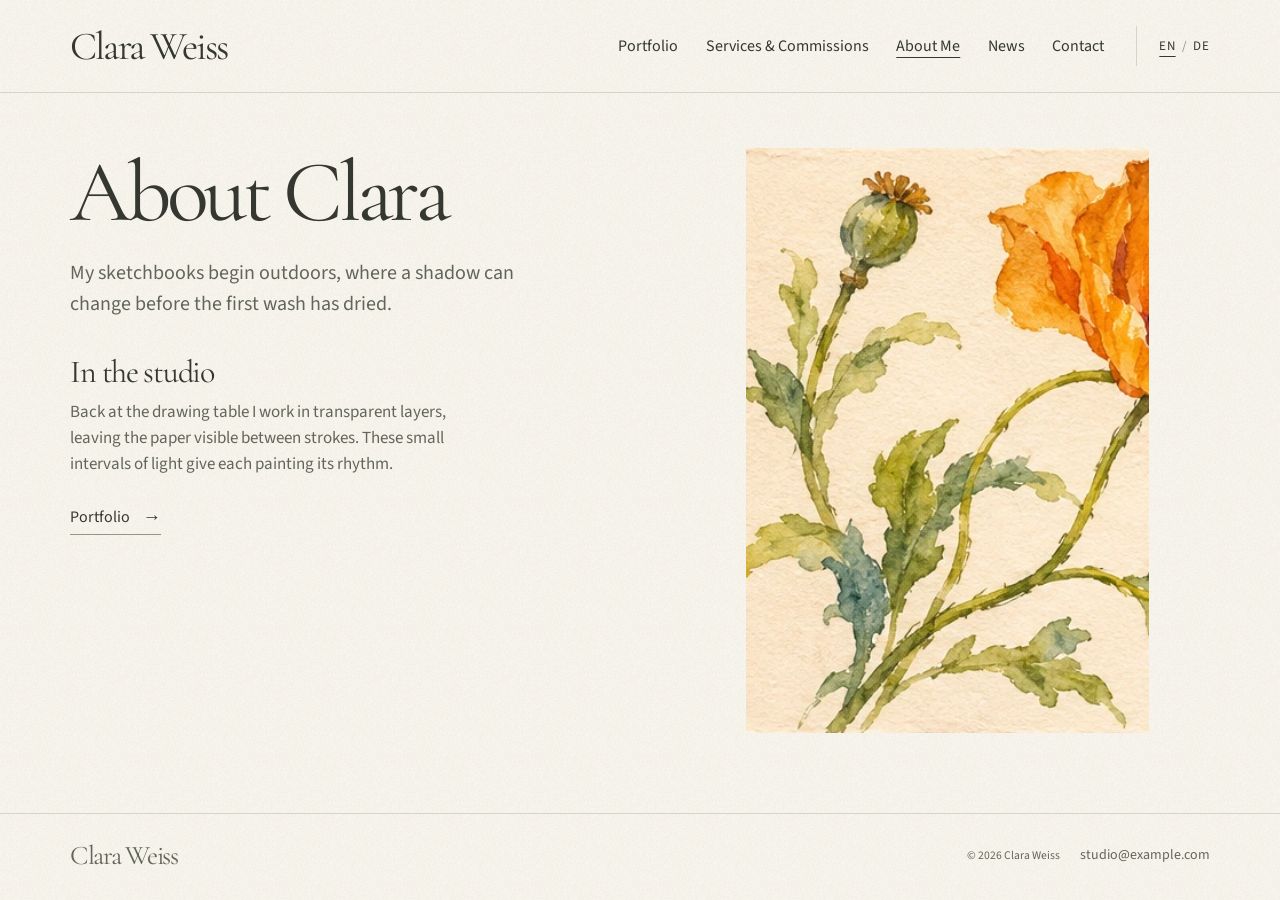
==== about.html @ efd32c5e "Add bilingual watercolor portfolio prototype" ====
<!doctype html>
<html lang="en">
<head>
  <meta charset="utf-8">
  <meta name="viewport" content="width=device-width, initial-scale=1">
  <meta name="description" content="Explore Clara Weiss’s portfolio of watercolor paintings, illustration and works on paper.">
  <title>Clara Weiss · Artist Portfolio</title>
  <link rel="stylesheet" href="./css/style.css">
  <script type="module" src="./js/main.js"></script>
</head>
<body data-page="about">
  <noscript>Please enable JavaScript to view the catalogue. Bitte aktivieren Sie JavaScript, um den Katalog zu öffnen.</noscript>
  <header></header>
  <main id="main" tabindex="-1"></main>
  <footer></footer>
</body>
</html>
---- css/style.css ----
@font-face{font-family:Cormorant;src:url('../fonts/cormorant-garamond-latin-400-normal.woff2') format('woff2');font-display:swap}
@font-face{font-family:Cormorant;src:url('../fonts/cormorant-garamond-latin-400-italic.woff2') format('woff2');font-style:italic;font-display:swap}
@font-face{font-family:Source;src:url('../fonts/source-sans-3-latin-400-normal.woff2') format('woff2');font-display:swap}
:root{
  --paper:#f8f5ee; --ink:#343830; --soft:#62665a; --rule:#d6d4c8;
  --olive:#485440; --serif:Cormorant,Georgia,serif;
}
*{box-sizing:border-box}
body{margin:0;background:var(--paper) url('../images/textures/grain.png');color:var(--ink);font:17px/1.55 Source,Arial,sans-serif}
.wrap{width:min(89%,1380px);margin-inline:auto}
a{color:inherit;text-decoration:none}
a:hover{color:var(--olive);text-decoration:underline;text-underline-offset:.25em}
button{font:inherit;color:inherit;cursor:pointer}
:focus-visible{outline:2px solid #586a4b;outline-offset:4px}
img{display:block;width:100%;height:auto}
figure,p,h1,h2,h3{margin:0}
h1,h2,h3,.brand{font-family:var(--serif);font-weight:400;line-height:1.03}
header{border-bottom:1px solid var(--rule);position:relative;z-index:1}
.mast,.foot,.section-bar,nav,.languages,.viewer-controls,.steps{display:flex;align-items:center}
.mast{min-height:92px;gap:32px}
.brand{font-size:clamp(33px,3.1vw,50px);letter-spacing:-.055em;white-space:nowrap}
nav{margin-left:auto;gap:clamp(16px,2.15vw,38px);font-size:16px}
nav a[aria-current],.languages a[aria-current]{text-decoration:underline;text-underline-offset:6px}
.languages{border-left:1px solid var(--rule);padding-left:22px;gap:6px;font-size:13px;letter-spacing:.05em}
.languages span{color:#929487}
.languages a{padding-block:10px}
.menu{display:none}
.skip{position:absolute;top:-80px;background:white;padding:6px}
.skip:focus{top:0}
.hero{display:grid;grid-template-columns:.85fr 1.3fr;align-items:center;gap:6%;padding-block:clamp(40px,4.7vw,82px) clamp(40px,4vw,70px)}
.intro{padding-bottom:22px}
.eyebrow{font-size:12px;letter-spacing:.17em;text-transform:uppercase;color:var(--olive);display:flex;align-items:center;gap:12px}
.eyebrow:before{content:'';width:30px;height:1px;background:#81876b}
h1{font-size:clamp(58px,6.8vw,108px);letter-spacing:-.05em}
.hero h1{margin:22px 0 24px;line-height:.92}
.hero h1 em{display:block;color:var(--olive);font-weight:400}
.lead,.section-title p,.editorial p,.article p,.news-entry p{color:var(--soft);max-width:48ch}
.lead{max-width:36ch;font-size:clamp(17px,1.35vw,20px)}
.button,.text-link{display:inline-flex;align-items:center;gap:22px}
.button{background:var(--olive);color:#fff;padding:11px 21px;margin-top:28px;font-size:16px}
.button:hover{color:#fff;background:#35432f;text-decoration:none}
.arrow{font:1.15em Arial,sans-serif;line-height:1}
.feature img{border:8px solid #fffdf7;outline:1px solid #dad6c9}
figcaption{display:flex;align-items:baseline;justify-content:space-between;gap:8px;flex-wrap:wrap;padding-top:10px}
figcaption em{font:italic 21px/1.2 var(--serif)}
figcaption span,time{color:var(--soft);font-size:14px}
.selected{border-block:1px solid var(--rule);background:rgba(233,231,218,.3);padding:38px 0 52px}
.section-bar{justify-content:space-between;gap:16px;margin-bottom:24px}
h2{font-size:clamp(34px,3.4vw,52px);letter-spacing:-.04em}
.text-link{font-size:16px;gap:12px;border-bottom:1px solid #929684;padding:5px 0}
.collections,.gallery,.editorial,.news-entry{display:grid;gap:30px}
.collections{grid-template-columns:repeat(2,minmax(0,1fr));row-gap:44px}
.compact{grid-template-columns:repeat(4,minmax(0,1fr));gap:24px}
.collections img{aspect-ratio:1.6;object-fit:cover}
.collections h3{display:flex;justify-content:space-between;align-items:center;font-size:clamp(28px,2.4vw,40px);margin-top:12px;gap:8px}
.collections .arrow,.news-entry .arrow{font-size:19px;color:var(--soft)}
.interior{padding-block:55px 80px;min-height:68vh}
.section-title{margin-bottom:36px}
.section-title p,.article p{margin-top:20px;font-size:20px}
.back{display:inline-block;margin-bottom:24px;font-size:15px}
.gallery{grid-template-columns:repeat(3,minmax(0,1fr));align-items:start}
.art-button{display:block;width:100%;background:none;border:0;padding:0;cursor:zoom-in}
.editorial,.news-entry{grid-template-columns:1fr 1fr;gap:8%;align-items:start}
.editorial h2{font-size:32px;margin-bottom:10px}
.editorial .text-link{margin-top:22px}
.editorial img{max-height:65vh;object-fit:contain}
.news-entry{border-top:1px solid var(--rule);padding-top:28px;align-items:center}
.news-entry h2{margin:12px 0}
.news-entry .arrow{margin-left:12px}
.article{max-width:760px}
.article img{margin-top:25px}
.contact-email{font:italic clamp(28px,4vw,60px) var(--serif);text-decoration:underline;text-decoration-thickness:1px;text-underline-offset:8px}
footer{border-top:1px solid var(--rule)}
.foot{gap:20px;padding-block:28px;color:var(--soft);font-size:14px}
.foot .brand{font-size:27px}.foot small{margin-left:auto}
dialog{position:fixed;inset:0;width:100%;height:100%;max-width:none;max-height:none;border:none;background:var(--paper);color:var(--ink);padding:16px 5vw}
dialog[open]{display:flex;flex-direction:column;align-items:center;gap:12px}
dialog::backdrop{background:#36392f}
body:has(dialog[open]){overflow:hidden}
dialog figure{flex:1;min-height:0;display:flex;flex-direction:column;max-width:100%}
dialog img{height:0;min-height:0;flex:1;object-fit:contain}
.viewer-controls{align-self:stretch;justify-content:end}
dialog button,.menu{background:transparent;border:1px solid var(--rule);padding:8px 15px;min-height:44px}
.steps{gap:18px}
@media(max-width:1020px){
  .mast{gap:18px;min-height:78px}
  nav{gap:14px;font-size:15px}.languages{padding-left:14px}
  .hero{gap:5%;grid-template-columns:.9fr 1.2fr}
  .compact{gap:16px}
}
@media(max-width:850px){
  .menu{display:flex;align-items:center;gap:9px;border:0;padding:8px 0}
  .menu i{display:block;width:18px;height:9px;border-block:1px solid}
  .languages{margin-left:auto;border:0}
  nav{display:none;position:absolute;top:100%;left:0;right:0;padding:12px 5.5% 20px;background:var(--paper);border-block:1px solid var(--rule)}
  nav.open{display:flex;align-items:stretch;flex-direction:column;gap:0}nav a{padding:10px 0}
  .compact,.gallery{grid-template-columns:repeat(2,minmax(0,1fr))}
}
@media(max-width:650px){
  .wrap{width:88%}.mast{min-height:72px;gap:15px}.brand{font-size:34px}
  .hero,.editorial,.news-entry{grid-template-columns:1fr;gap:30px}
  .hero{padding-block:36px}.intro{padding:0}.hero h1{font-size:clamp(60px,12vw,78px);margin:18px 0}.button{margin-top:20px}
  .feature img{border-width:5px}
  .section-bar{align-items:baseline;flex-wrap:wrap;gap:8px}.selected{padding:28px 0}
  .collections,.gallery{grid-template-columns:1fr;gap:28px}
  .section-bar .text-link{font-size:14px}.interior{padding-block:32px 52px}
  .foot{flex-wrap:wrap;gap:8px 18px}.foot small{margin-left:0}.foot a:last-child{width:100%}
  figcaption em{font-size:19px}figcaption span{font-size:13px}
}
.editorial > div{min-width:0}
.interior h1{hyphens:auto;overflow-wrap:anywhere}
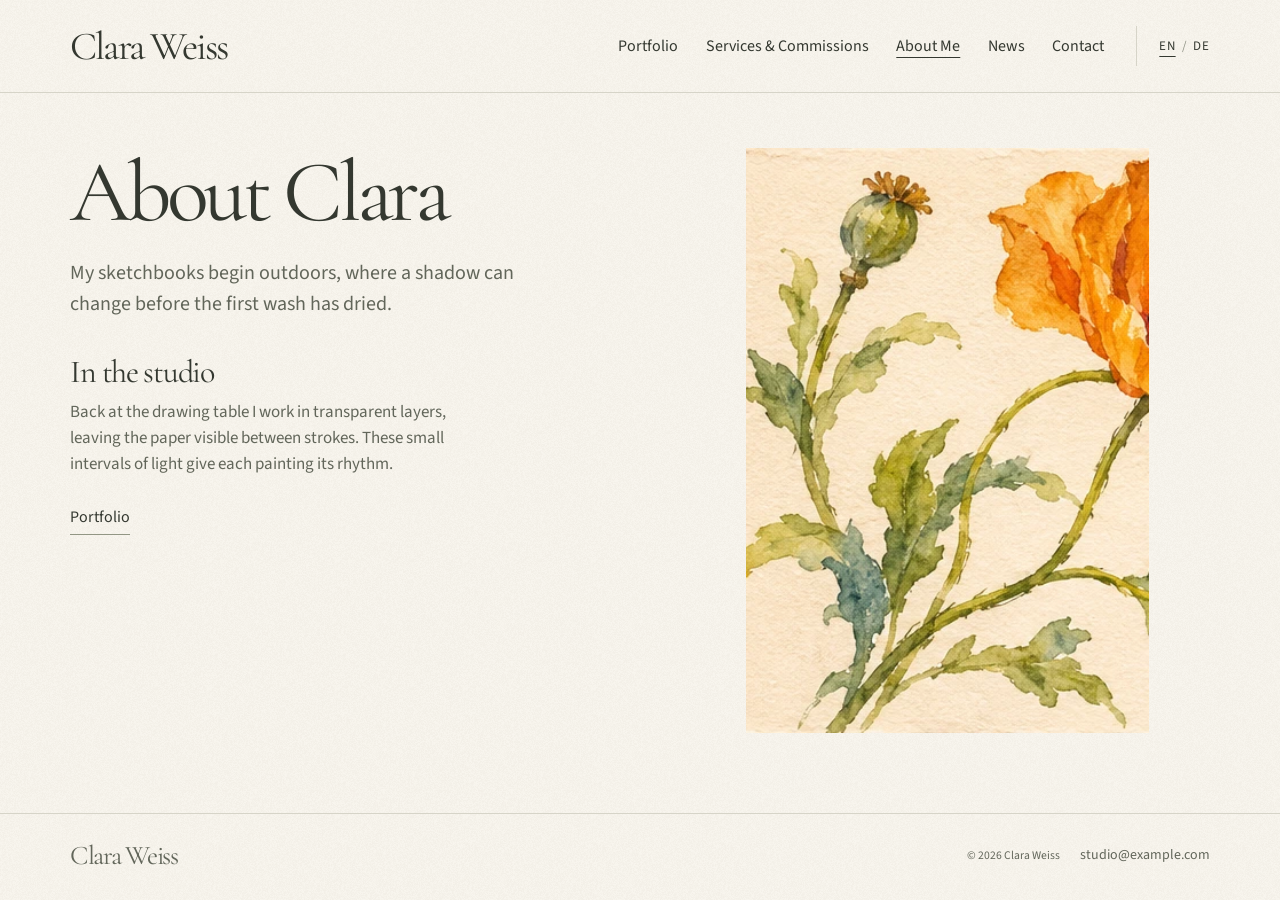
==== commit bdb15449: "Add subtle public page transitions" ====
--- a/about.html
+++ b/about.html
@@ -6,7 +6,7 @@
   <meta name="description" content="Explore Clara Weiss’s portfolio of watercolor paintings, illustration and works on paper.">
   <title>Clara Weiss · Artist Portfolio</title>
   <link rel="stylesheet" href="./css/style.css">
-  <script type="module" src="./js/main.js"></script>
+  <script type="module" blocking="render" src="./js/main.js"></script>
 </head>
 <body data-page="about">
   <noscript>Please enable JavaScript to view the catalogue. Bitte aktivieren Sie JavaScript, um den Katalog zu öffnen.</noscript>
--- a/css/style.css
+++ b/css/style.css
@@ -16,49 +16,55 @@
 figure,p,h1,h2,h3{margin:0}
 h1,h2,h3,.brand{font-family:var(--serif);font-weight:400;line-height:1.03}
 header{border-bottom:1px solid var(--rule);position:relative;z-index:1}
-.mast,.foot,.section-bar,nav,.languages,.viewer-controls,.steps{display:flex;align-items:center}
+.mast,.foot,.section-bar,nav,.languages{display:flex;align-items:center}
 .mast{min-height:92px;gap:32px}
 .brand{font-size:clamp(33px,3.1vw,50px);letter-spacing:-.055em;white-space:nowrap}
 nav{margin-left:auto;gap:clamp(16px,2.15vw,38px);font-size:16px}
 nav a[aria-current],.languages a[aria-current]{text-decoration:underline;text-underline-offset:6px}
+.nav-instagram{display:grid;place-items:center;flex:none;width:44px;height:44px;margin-inline-start:-8px}
 .languages{border-left:1px solid var(--rule);padding-left:22px;gap:6px;font-size:13px;letter-spacing:.05em}
 .languages span{color:#929487}
 .languages a{padding-block:10px}
 .menu{display:none}
 .skip{position:absolute;top:-80px;background:white;padding:6px}
 .skip:focus{top:0}
-.hero{display:grid;grid-template-columns:.85fr 1.3fr;align-items:center;gap:6%;padding-block:clamp(40px,4.7vw,82px) clamp(40px,4vw,70px)}
-.intro{padding-bottom:22px}
-.eyebrow{font-size:12px;letter-spacing:.17em;text-transform:uppercase;color:var(--olive);display:flex;align-items:center;gap:12px}
-.eyebrow:before{content:'';width:30px;height:1px;background:#81876b}
+.visually-hidden{position:absolute;width:1px;height:1px;overflow:hidden;clip-path:inset(50%);white-space:nowrap}
+.hero{padding-block:20px clamp(40px,4vw,70px)}
 h1{font-size:clamp(58px,6.8vw,108px);letter-spacing:-.05em}
-.hero h1{margin:22px 0 24px;line-height:.92}
-.hero h1 em{display:block;color:var(--olive);font-weight:400}
-.lead,.section-title p,.editorial p,.article p,.news-entry p{color:var(--soft);max-width:48ch}
-.lead{max-width:36ch;font-size:clamp(17px,1.35vw,20px)}
-.button,.text-link{display:inline-flex;align-items:center;gap:22px}
-.button{background:var(--olive);color:#fff;padding:11px 21px;margin-top:28px;font-size:16px}
-.button:hover{color:#fff;background:#35432f;text-decoration:none}
-.arrow{font:1.15em Arial,sans-serif;line-height:1}
+.section-title p,.editorial p,.article p,.news-entry p,.rich-text{color:var(--soft);max-width:48ch}
+.feature{margin-inline:auto}
+.feature-tall{width:min(100%,calc(clamp(360px,76svh,900px) * var(--feature-ratio)))}
 .feature img{border:8px solid #fffdf7;outline:1px solid #dad6c9}
-figcaption{display:flex;align-items:baseline;justify-content:space-between;gap:8px;flex-wrap:wrap;padding-top:10px}
+figcaption{display:flex;align-items:baseline;justify-content:space-between;gap:6px 8px;flex-wrap:wrap;padding-top:10px;overflow-wrap:anywhere}
 figcaption em{font:italic 21px/1.2 var(--serif)}
-figcaption span,time{color:var(--soft);font-size:14px}
+.caption-meta,time{color:var(--soft);font-size:14px}
+.caption-description{flex-basis:100%;color:var(--soft);font-size:15px;white-space:pre-line}
 .selected{border-block:1px solid var(--rule);background:rgba(233,231,218,.3);padding:38px 0 52px}
 .section-bar{justify-content:space-between;gap:16px;margin-bottom:24px}
 h2{font-size:clamp(34px,3.4vw,52px);letter-spacing:-.04em}
-.text-link{font-size:16px;gap:12px;border-bottom:1px solid #929684;padding:5px 0}
-.collections,.gallery,.editorial,.news-entry{display:grid;gap:30px}
+.text-link{display:inline-block;font-size:16px;border-bottom:1px solid #929684;padding:5px 0}
+.collections,.editorial,.news-entry{display:grid;gap:30px}
 .collections{grid-template-columns:repeat(2,minmax(0,1fr));row-gap:44px}
 .compact{grid-template-columns:repeat(4,minmax(0,1fr));gap:24px}
-.collections img{aspect-ratio:1.6;object-fit:cover}
-.collections h3{display:flex;justify-content:space-between;align-items:center;font-size:clamp(28px,2.4vw,40px);margin-top:12px;gap:8px}
-.collections .arrow,.news-entry .arrow{font-size:19px;color:var(--soft)}
+.preview-image{aspect-ratio:1.6;background:#eeeade}
+.preview-image img{height:100%;object-fit:cover}
+.preview-title{font-size:clamp(28px,2.4vw,40px);margin-top:12px;letter-spacing:normal;overflow-wrap:anywhere}
+.service-previews{grid-template-columns:repeat(3,minmax(0,1fr))}
 .interior{padding-block:55px 80px;min-height:68vh}
 .section-title{margin-bottom:36px}
 .section-title p,.article p{margin-top:20px;font-size:20px}
 .back{display:inline-block;margin-bottom:24px;font-size:15px}
-.gallery{grid-template-columns:repeat(3,minmax(0,1fr));align-items:start}
+.gallery{
+  --gallery-columns:3;
+  --gallery-gap:30px;
+  display:grid;
+  grid-template-columns:repeat(var(--gallery-columns),minmax(0,1fr));
+  align-items:start;
+  gap:var(--gallery-gap);
+}
+.gallery.masonry{position:relative;display:block}
+.gallery.masonry>figure{position:absolute;width:var(--column-width)}
+.art-button img:not([width]){aspect-ratio:auto 3 / 2}
 .art-button{display:block;width:100%;background:none;border:0;padding:0;cursor:zoom-in}
 .editorial,.news-entry{grid-template-columns:1fr 1fr;gap:8%;align-items:start}
 .editorial h2{font-size:32px;margin-bottom:10px}
@@ -66,26 +72,112 @@
 .editorial img{max-height:65vh;object-fit:contain}
 .news-entry{border-top:1px solid var(--rule);padding-top:28px;align-items:center}
 .news-entry h2{margin:12px 0}
-.news-entry .arrow{margin-left:12px}
+.news-entry-text{grid-template-columns:1fr}
 .article{max-width:760px}
-.article img{margin-top:25px}
-.contact-email{font:italic clamp(28px,4vw,60px) var(--serif);text-decoration:underline;text-decoration-thickness:1px;text-underline-offset:8px}
+.article>figure{margin-top:25px}
+.rich-text{overflow-wrap:anywhere}
+.rich-text>*+*{margin-top:1em}
+.rich-text h2{font-size:clamp(32px,3.4vw,48px)}
+.rich-text h3{font-size:28px}
+.rich-text a,.contact-line a,.social-links a{text-decoration:underline;text-underline-offset:.25em}
+.rich-text img{width:auto;max-width:100%}
+.rich-text pre{white-space:pre-wrap}
+.rich-text blockquote{margin-inline:0;padding-inline-start:1em;border-inline-start:1px solid var(--rule)}
+.rich-text table{display:block;overflow:auto;border-collapse:collapse}
+.rich-text :is(th,td){padding:.35em .6em;border:1px solid var(--rule)}
+.service-detail{max-width:760px}
+.service-detail .section-title{margin-bottom:24px}
+.service-detail .text-link,.contact-line,.social-links{margin-top:22px}
+.service-gallery{display:grid;grid-template-columns:repeat(2,minmax(0,1fr));align-items:start;gap:30px;margin-top:36px}
+.social-links{display:flex;flex-wrap:wrap;gap:12px 24px;padding:0;list-style:none}
+.contact-email{font:italic clamp(28px,4vw,60px) var(--serif);text-decoration:underline;text-decoration-thickness:1px;text-underline-offset:8px;overflow-wrap:anywhere}
 footer{border-top:1px solid var(--rule)}
 .foot{gap:20px;padding-block:28px;color:var(--soft);font-size:14px}
 .foot .brand{font-size:27px}.foot small{margin-left:auto}
-dialog{position:fixed;inset:0;width:100%;height:100%;max-width:none;max-height:none;border:none;background:var(--paper);color:var(--ink);padding:16px 5vw}
-dialog[open]{display:flex;flex-direction:column;align-items:center;gap:12px}
-dialog::backdrop{background:#36392f}
-body:has(dialog[open]){overflow:hidden}
-dialog figure{flex:1;min-height:0;display:flex;flex-direction:column;max-width:100%}
-dialog img{height:0;min-height:0;flex:1;object-fit:contain}
-.viewer-controls{align-self:stretch;justify-content:end}
-dialog button,.menu{background:transparent;border:1px solid var(--rule);padding:8px 15px;min-height:44px}
-.steps{gap:18px}
+.viewer{
+  --viewer-gutter:clamp(8px,2vw,32px);
+  --viewer-block-padding:6px;
+  --viewer-top:max(var(--viewer-block-padding),env(safe-area-inset-top));
+  --viewer-left:max(var(--viewer-gutter),env(safe-area-inset-left),env(safe-area-inset-right));
+  --viewer-right:var(--viewer-left);
+  position:fixed;
+  inset:0;
+  width:100%;
+  height:100%;
+  height:100dvh;
+  max-width:none;
+  max-height:none;
+  border:0;
+  padding:var(--viewer-top) var(--viewer-right) max(var(--viewer-block-padding),env(safe-area-inset-bottom)) var(--viewer-left);
+  overflow:hidden;
+  background:var(--paper);
+  color:var(--ink);
+}
+.viewer[open]{display:grid;grid-template-rows:auto minmax(0,1fr);gap:4px}
+.viewer::backdrop{background:#36392f}
+body:has(.viewer[open]){overflow:hidden}
+.viewer-stage{
+  display:grid;
+  grid-template-columns:minmax(0,1fr) auto minmax(0,1fr);
+  grid-template-rows:minmax(0,1fr) auto auto;
+  min-width:0;
+  min-height:0;
+}
+.viewer-stage figcaption{
+  grid-area:2/1/4/-1;
+  display:grid;
+  grid-template-columns:subgrid;
+  grid-template-rows:subgrid;
+  align-items:center;
+  gap:0 12px;
+  padding-top:2px;
+}
+.viewer-stage figcaption > *{min-width:0;max-height:var(--viewer-caption-height,min(14dvh,4rem));overflow:auto}
+.viewer-stage figcaption:focus-visible,.viewer-stage figcaption > :focus-visible{outline-offset:-2px}
+.viewer-stage figcaption em{grid-area:1/1}
+.viewer-stage .caption-meta{grid-area:1/3;text-align:right}
+.viewer-stage .caption-description{--viewer-caption-height:min(18dvh,6rem);grid-area:2/1/3/-1;margin-top:2px}
+.viewer-viewport{grid-area:1/1/2/-1;position:relative;overflow:hidden;touch-action:none;min-height:0}
+.viewer-viewport:has(:focus-visible){outline:2px solid #586a4b;outline-offset:2px}
+.viewer-controls,.steps{display:flex;align-items:center}
+.viewer-controls{justify-content:end}
+.steps{grid-area:2/2;justify-content:center;gap:18px;z-index:1}
+:is(.viewer-controls,.steps) button{background:transparent;border:0;padding:9px 16px;min-width:44px;min-height:44px}
+:is(.viewer-controls,.steps) button:hover{background:rgba(233,231,218,.65);color:var(--olive)}
+:is(.viewer-controls,.steps) button:focus-visible{outline-offset:2px}
+.menu{background:transparent;border:1px solid var(--rule);padding:8px 15px;min-height:44px}
+.viewer-image,.viewer-adjacent{position:absolute;z-index:1}
+.viewer-image{padding:0;background:none;border:0;cursor:zoom-in;user-select:none}
+.viewer-adjacent{top:0;left:0;width:100%;height:100%;pointer-events:none}
+.viewer-image img,.viewer-adjacent img{width:100%;height:100%;object-fit:contain}
+.viewer-image[aria-pressed="true"]{cursor:zoom-out}
+.viewer-image[aria-pressed="true"]:active{cursor:grab}
+.viewer-viewport.dragging,.viewer-viewport.dragging .viewer-image{cursor:grabbing}
+@media(orientation:landscape) and (max-height:500px){
+  .viewer{
+    --viewer-block-padding:4px;
+    --viewer-left:max(var(--viewer-gutter),env(safe-area-inset-left));
+    --viewer-right:max(var(--viewer-gutter),env(safe-area-inset-right));
+  }
+  .viewer[open]{gap:2px}
+  .viewer .steps{position:absolute;grid-area:auto;top:var(--viewer-top);left:var(--viewer-left)}
+}
+@media(orientation:portrait) and (max-width:650px){
+  .viewer-stage figcaption{
+    grid-area:2/1/3/-1;
+    display:flex;
+    align-items:baseline;
+    gap:2px 8px;
+    max-height:min(25dvh,7rem);
+    overflow:auto;
+    transform:translateY(var(--caption-offset,0px));
+  }
+  .viewer-stage figcaption > *{max-height:none;overflow:visible}
+  .viewer .steps{grid-area:3/1/4/-1;margin-top:2px}
+}
 @media(max-width:1020px){
   .mast{gap:18px;min-height:78px}
   nav{gap:14px;font-size:15px}.languages{padding-left:14px}
-  .hero{gap:5%;grid-template-columns:.9fr 1.2fr}
   .compact{gap:16px}
 }
 @media(max-width:850px){
@@ -94,18 +186,35 @@
   .languages{margin-left:auto;border:0}
   nav{display:none;position:absolute;top:100%;left:0;right:0;padding:12px 5.5% 20px;background:var(--paper);border-block:1px solid var(--rule)}
   nav.open{display:flex;align-items:stretch;flex-direction:column;gap:0}nav a{padding:10px 0}
-  .compact,.gallery{grid-template-columns:repeat(2,minmax(0,1fr))}
+  .nav-instagram{margin-inline-start:0}
+  .compact,.service-previews{grid-template-columns:repeat(2,minmax(0,1fr))}
+  .gallery{--gallery-columns:2}
 }
 @media(max-width:650px){
   .wrap{width:88%}.mast{min-height:72px;gap:15px}.brand{font-size:34px}
-  .hero,.editorial,.news-entry{grid-template-columns:1fr;gap:30px}
-  .hero{padding-block:36px}.intro{padding:0}.hero h1{font-size:clamp(60px,12vw,78px);margin:18px 0}.button{margin-top:20px}
+  .editorial,.news-entry{grid-template-columns:1fr;gap:30px}
+  .hero{padding-block:14px 36px}
   .feature img{border-width:5px}
   .section-bar{align-items:baseline;flex-wrap:wrap;gap:8px}.selected{padding:28px 0}
-  .collections,.gallery{grid-template-columns:1fr;gap:28px}
+  .collections,.service-gallery{grid-template-columns:1fr;gap:28px}
+  .gallery{--gallery-columns:1;--gallery-gap:28px}
   .section-bar .text-link{font-size:14px}.interior{padding-block:32px 52px}
   .foot{flex-wrap:wrap;gap:8px 18px}.foot small{margin-left:0}.foot a:last-child{width:100%}
-  figcaption em{font-size:19px}figcaption span{font-size:13px}
+  figcaption em{font-size:19px}.caption-meta{font-size:13px}
 }
 .editorial > div{min-width:0}
 .interior h1{hyphens:auto;overflow-wrap:anywhere}
+@media(prefers-reduced-motion:no-preference){
+  @view-transition{navigation:auto}
+  body[data-page]>header{view-transition-name:site-header}
+  ::view-transition-group(root),::view-transition-group(site-header){animation:none}
+  ::view-transition-old(root),::view-transition-new(root){
+    animation-duration:140ms;
+    animation-timing-function:ease-out;
+  }
+  ::view-transition-old(site-header){display:none}
+  ::view-transition-new(site-header){animation:none}
+  .page-arrival{animation:content-arrival 120ms ease-out}
+  .image-arrival{animation:content-arrival 100ms ease-out}
+  @keyframes content-arrival{from{opacity:.85}}
+}
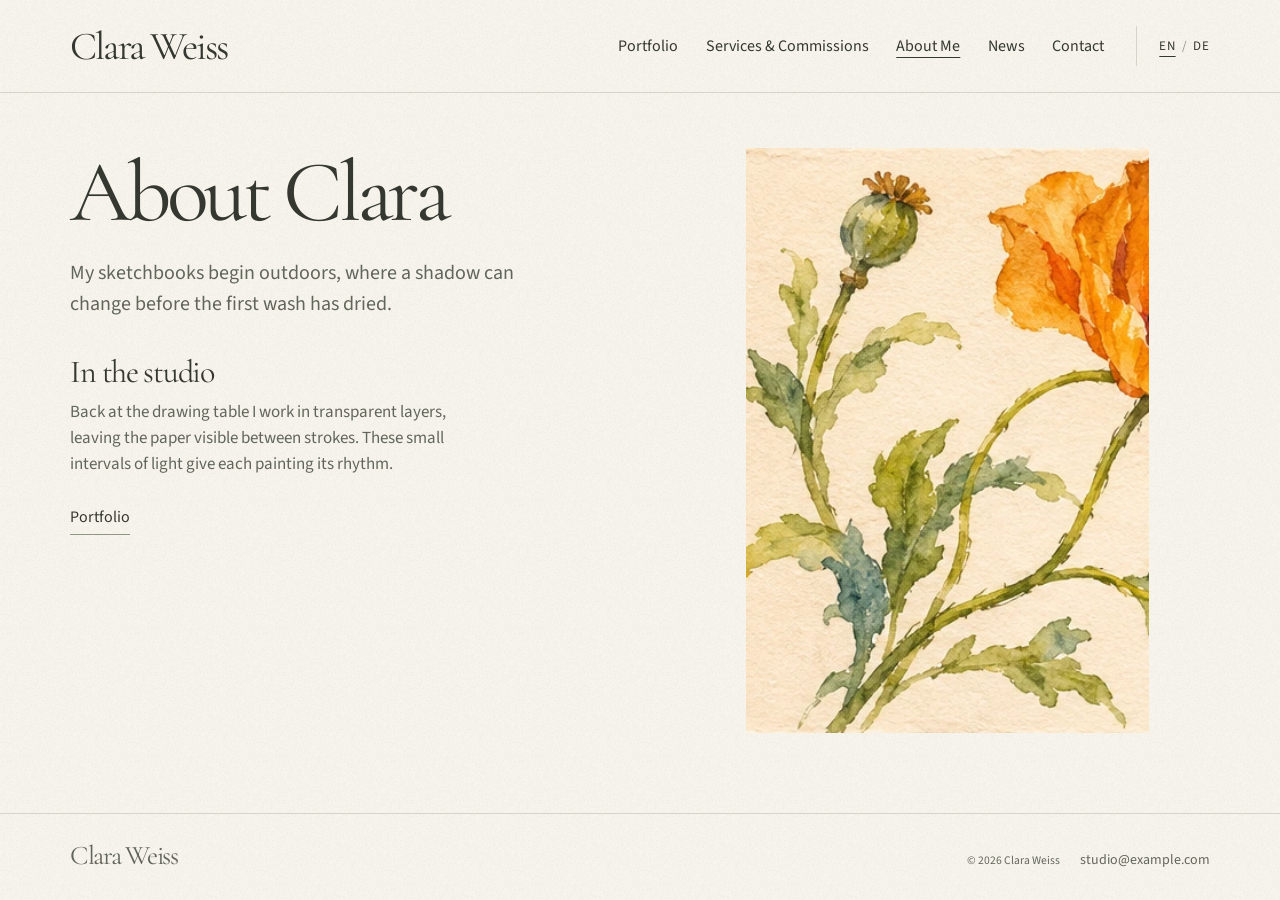
==== commit 007e0b22: "Polish artwork viewer navigation and footer" ====
--- a/about.html
+++ b/about.html
@@ -5,6 +5,7 @@
   <meta name="viewport" content="width=device-width, initial-scale=1">
   <meta name="description" content="Explore Clara Weiss’s portfolio of watercolor paintings, illustration and works on paper.">
   <title>Clara Weiss · Artist Portfolio</title>
+  <link rel="icon" type="image/png" href="./favicon.png">
   <link rel="stylesheet" href="./css/style.css">
   <script type="module" blocking="render" src="./js/main.js"></script>
 </head>
--- a/css/style.css
+++ b/css/style.css
@@ -13,12 +13,13 @@
 button{font:inherit;color:inherit;cursor:pointer}
 :focus-visible{outline:2px solid #586a4b;outline-offset:4px}
 img{display:block;width:100%;height:auto}
+img[data-protected-artwork]{-webkit-touch-callout:none;-webkit-user-select:none;user-select:none}
 figure,p,h1,h2,h3{margin:0}
 h1,h2,h3,.brand{font-family:var(--serif);font-weight:400;line-height:1.03}
 header{border-bottom:1px solid var(--rule);position:relative;z-index:1}
 .mast,.foot,.section-bar,nav,.languages{display:flex;align-items:center}
 .mast{min-height:92px;gap:32px}
-.brand{font-size:clamp(33px,3.1vw,50px);letter-spacing:-.055em;white-space:nowrap}
+.brand{font-size:clamp(33px,3.1vw,50px);letter-spacing:-.055em;overflow-wrap:anywhere}
 nav{margin-left:auto;gap:clamp(16px,2.15vw,38px);font-size:16px}
 nav a[aria-current],.languages a[aria-current]{text-decoration:underline;text-underline-offset:6px}
 .nav-instagram{display:grid;place-items:center;flex:none;width:44px;height:44px;margin-inline-start:-8px}
@@ -92,7 +93,7 @@
 .social-links{display:flex;flex-wrap:wrap;gap:12px 24px;padding:0;list-style:none}
 .contact-email{font:italic clamp(28px,4vw,60px) var(--serif);text-decoration:underline;text-decoration-thickness:1px;text-underline-offset:8px;overflow-wrap:anywhere}
 footer{border-top:1px solid var(--rule)}
-.foot{gap:20px;padding-block:28px;color:var(--soft);font-size:14px}
+.foot{align-items:baseline;flex-wrap:wrap;gap:20px;padding-block:28px;color:var(--soft);font-size:14px;overflow-wrap:anywhere}
 .foot .brand{font-size:27px}.foot small{margin-left:auto}
 .viewer{
   --viewer-gutter:clamp(8px,2vw,32px);
@@ -115,6 +116,7 @@
 }
 .viewer[open]{display:grid;grid-template-rows:auto minmax(0,1fr);gap:4px}
 .viewer::backdrop{background:#36392f}
+.viewer.viewer-pointer-focus :focus,.art-button.viewer-pointer-focus:focus{outline:none}
 body:has(.viewer[open]){overflow:hidden}
 .viewer-stage{
   display:grid;
@@ -138,8 +140,9 @@
 .viewer-stage .caption-meta{grid-area:1/3;text-align:right}
 .viewer-stage .caption-description{--viewer-caption-height:min(18dvh,6rem);grid-area:2/1/3/-1;margin-top:2px}
 .viewer-viewport{grid-area:1/1/2/-1;position:relative;overflow:hidden;touch-action:none;min-height:0}
-.viewer-viewport:has(:focus-visible){outline:2px solid #586a4b;outline-offset:2px}
-.viewer-controls,.steps{display:flex;align-items:center}
+/* The viewport outlines the zoom control when the enlarged image edges are clipped. */
+.viewer:not(.viewer-pointer-focus) .viewer-viewport:has(.viewer-image[aria-pressed="true"]:focus-visible){outline:2px solid #586a4b;outline-offset:2px}
+.viewer-controls,.steps{display:flex;align-items:center;-webkit-user-select:none;user-select:none}
 .viewer-controls{justify-content:end}
 .steps{grid-area:2/2;justify-content:center;gap:18px;z-index:1}
 :is(.viewer-controls,.steps) button{background:transparent;border:0;padding:9px 16px;min-width:44px;min-height:44px}
@@ -147,12 +150,54 @@
 :is(.viewer-controls,.steps) button:focus-visible{outline-offset:2px}
 .menu{background:transparent;border:1px solid var(--rule);padding:8px 15px;min-height:44px}
 .viewer-image,.viewer-adjacent{position:absolute;z-index:1}
-.viewer-image{padding:0;background:none;border:0;cursor:zoom-in;user-select:none}
+.viewer-image{padding:0;background:none;border:0;cursor:zoom-in;-webkit-user-select:none;user-select:none}
+.viewer-image:focus-visible{outline-offset:-2px}
+.viewer-image[aria-pressed="true"]:focus-visible{outline:none}
 .viewer-adjacent{top:0;left:0;width:100%;height:100%;pointer-events:none}
 .viewer-image img,.viewer-adjacent img{width:100%;height:100%;object-fit:contain}
 .viewer-image[aria-pressed="true"]{cursor:zoom-out}
 .viewer-image[aria-pressed="true"]:active{cursor:grab}
 .viewer-viewport.dragging,.viewer-viewport.dragging .viewer-image{cursor:grabbing}
+.viewer-side{display:none}
+@media(hover:hover) and (pointer:fine){
+  /* Keep the arrows available to assistive technology and reveal them on keyboard focus. */
+  .viewer .steps{opacity:0;pointer-events:none}
+  .viewer:not(.viewer-pointer-focus) .steps:has(:focus-visible),
+  .viewer-side-fallback .steps,
+  .viewer:has(.viewer-image[hidden]) .steps{opacity:1;pointer-events:auto}
+  .viewer-image:not([hidden],[aria-pressed="true"]) ~ .viewer-side{
+    position:absolute;
+    inset-block:0;
+    width:var(--viewer-side-width,0px);
+    display:block;
+    overflow:hidden;
+    cursor:pointer;
+  }
+  .viewer-side-left{left:0}
+  .viewer-side-right{right:0}
+  .viewer-adjacent:not([hidden]) ~ .viewer-side{pointer-events:none}
+  .viewer-side::after{
+    content:"";
+    position:absolute;
+    top:var(--viewer-chevron-top);
+    box-sizing:border-box;
+    width:19px;
+    height:19px;
+    border:solid currentColor;
+    border-width:2px 2px 0 0;
+    opacity:.18;
+    pointer-events:none;
+    transform:translateX(-6px) rotate(45deg);
+  }
+  .viewer-side-left::after{
+    left:var(--viewer-chevron-left);
+    translate:-50% -50%;
+    transform:translateX(6px) rotate(-135deg);
+  }
+  .viewer-side-right::after{right:var(--viewer-chevron-right);translate:50% -50%}
+  .viewer-side:hover::after{opacity:.3}
+  :is(.viewer-hide-chevrons,.viewer-side-fallback) .viewer-side::after{content:none}
+}
 @media(orientation:landscape) and (max-height:500px){
   .viewer{
     --viewer-block-padding:4px;
@@ -160,7 +205,6 @@
     --viewer-right:max(var(--viewer-gutter),env(safe-area-inset-right));
   }
   .viewer[open]{gap:2px}
-  .viewer .steps{position:absolute;grid-area:auto;top:var(--viewer-top);left:var(--viewer-left)}
 }
 @media(orientation:portrait) and (max-width:650px){
   .viewer-stage figcaption{
@@ -175,6 +219,9 @@
   .viewer-stage figcaption > *{max-height:none;overflow:visible}
   .viewer .steps{grid-area:3/1/4/-1;margin-top:2px}
 }
+@media(orientation:landscape) and (max-height:500px), (hover:hover) and (pointer:fine){
+  .viewer .steps{position:absolute;grid-area:auto;top:var(--viewer-top);left:var(--viewer-left);margin-top:0}
+}
 @media(max-width:1020px){
   .mast{gap:18px;min-height:78px}
   nav{gap:14px;font-size:15px}.languages{padding-left:14px}
@@ -199,7 +246,7 @@
   .collections,.service-gallery{grid-template-columns:1fr;gap:28px}
   .gallery{--gallery-columns:1;--gallery-gap:28px}
   .section-bar .text-link{font-size:14px}.interior{padding-block:32px 52px}
-  .foot{flex-wrap:wrap;gap:8px 18px}.foot small{margin-left:0}.foot a:last-child{width:100%}
+  .foot{gap:8px 18px}.foot small{margin-left:0}.foot a:last-child{width:100%}
   figcaption em{font-size:19px}.caption-meta{font-size:13px}
 }
 .editorial > div{min-width:0}
